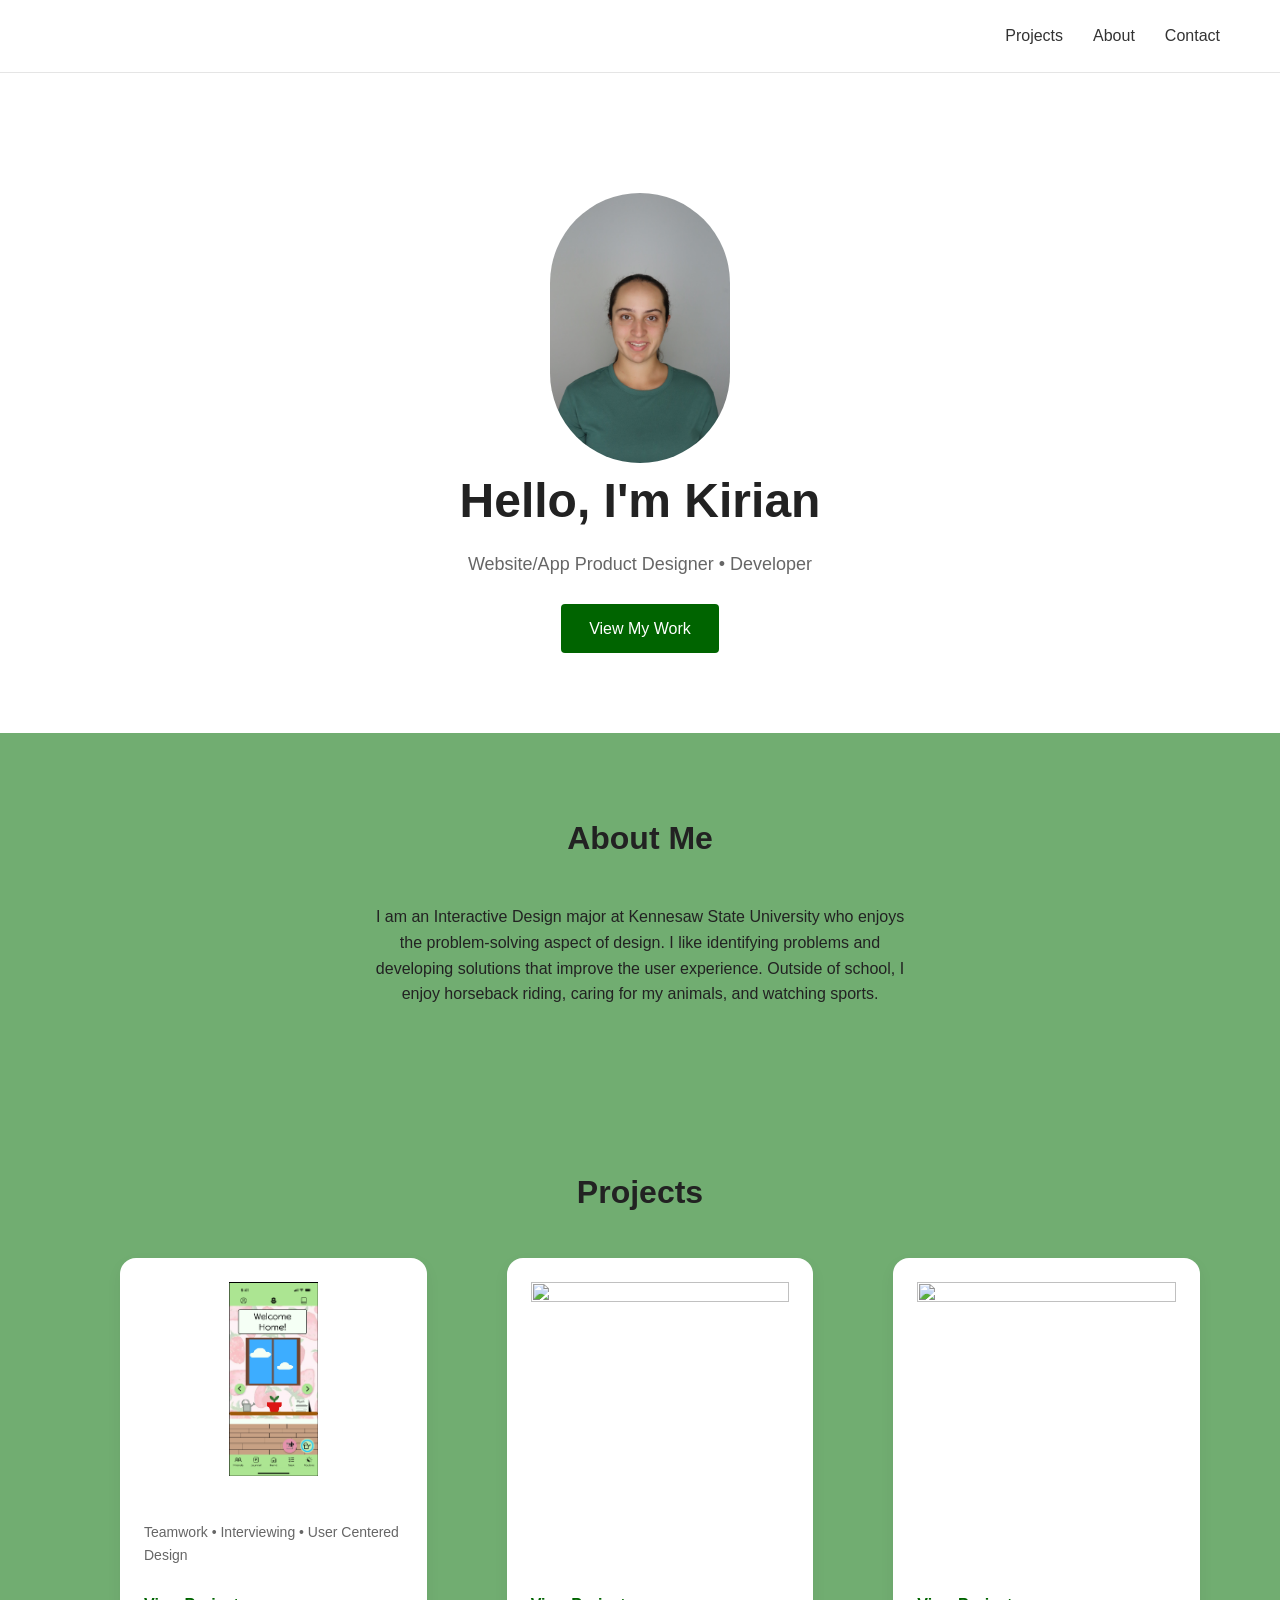
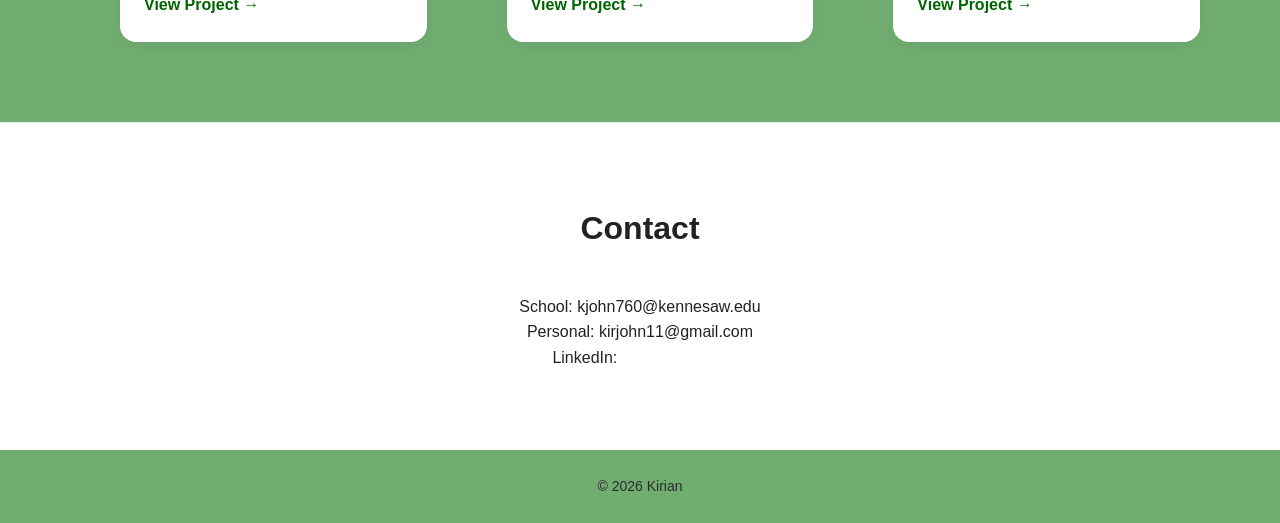
==== index.html @ 7189778e "commit" ====
<!DOCTYPE html>
<html lang="en">

<head>
    <meta charset="UTF-8">
    <meta name="viewport" content="width=device-width, initial-scale=1.0">
    <title>Portfolio</title>
    <link rel="stylesheet" href="global.css">
</head>

<body>

    <header>
        <nav class="navbar">
            <a href="index.html" >
                <h1 class="logo">Kirian's Portfolio</h1>
            </a>
            

            <ul class="nav-links">
                <li><a href="#projects">Projects</a></li>
                <li><a href="#about">About</a></li>
                <li><a href="#contact">Contact</a></li>
            </ul>
        </nav>
    </header>

    <!-- Hero Section -->
    <section class="hero">
        <div class="hero-sec1">
            <img src="project_images/myphoto.jpg" class="my_img">
        </div>

        <div class="hero-sec2">
            <h2>Hello, I'm Kirian</h2>
            <p>Website/App Product Designer • Developer</p>
            <a href="#projects" class="btn">View My Work</a>
        </div>
    </section>

    <!-- About -->
    <section id="about" class="about">
        <h2>About Me</h2>
        <p>
            I am an Interactive Design major at Kennesaw State University who enjoys the problem-solving aspect of
            design. I like identifying problems and developing solutions that improve the user experience. Outside of
            school, I enjoy horseback riding, caring for my animals, and watching sports.
        </p>
    </section>



    <!-- PROJECTS -->
    <section class="projects" id="projects">

        <h2>Projects</h2>

        <div class="project-row">

            <!-- PROJECT 1 -->
            <a href="project2.html">
                <article class="project-card">
                    <img src="project_images/PocketPlants.png" alt="Pocket Plants project preview" id="mobile_img">
    
                    <div class="project-card-content">
                        <h3>Pocket Plants</h3>
                        <p>Teamwork • Interviewing • User Centered Design</p>
                        <a href="project2.html" class="project-link">View Project →</a>
                    </div>
                </article>
            </a>
            <!-- PROJECT 2 -->
            <a href="project3.html">
                <article class="project-card">
                    <img src="">
    
                    <div class="project-card-content">
                        <h3></h3>
                        <p></p>
                        <a href="project3.html" class="project-link">View Project →</a>
                    </div>
                </article>
            </a>
            <!-- PROJECT 3 -->
            <a href="project1.html">
                <article class="project-card">
                    <img src="">
    
                    <div class="project-card-content">
                        <h3></h3>
                        <p></p>
                        <a href="project1.html" class="project-link">View Project →</a>
                    </div>
                </article>
            </a>
        </div>
    </section>


    <!-- Contact -->
    <section id="contact" class="contact">
        <h2>Contact</h2>
        <p>School: kjohn760@kennesaw.edu</p>
        <p>Personal: kirjohn11@gmail.com</p>
        <p>LinkedIn: <a href="https://www.linkedin.com/in/kirian-johnson" target="_blank">Kirian Johnson</a></p>
    </section>

    <!-- Footer -->
    <footer>
        <p>© 2026 Kirian</p>
    </footer>

</body>

</html>
---- global.css ----
/* GLOBAL */
* {
    margin: 0;
    padding: 0;
    box-sizing: border-box;
    font-family: Arial, Helvetica, sans-serif;
}

body {
    background-color: #71ad71;
    color: #222;
    line-height: 1.6;
}

/* NAVBAR */
header {
    position: sticky;
    top: 0;
    z-index: 1000;
}

.navbar {
    display: flex;
    justify-content: space-between;
    align-items: center;
    padding: 20px 60px;
    background: white;
    border-bottom: 1px solid #e5e5e5;
}

.logo {
    font-size: 20px;
    font-weight: bold;
}

.nav-links {
    list-style: none;
    display: flex;
    gap: 30px;
}

.nav-links a {
    text-decoration: none;
    color: #333;
    font-weight: 500;
    transition: color 0.2s;
}

.nav-links a:hover {
    color: rgb(19, 222, 12);
}

/* HOMEPAGE HERO */
.hero {
    display: flex;
    flex-direction: column;
    padding: 120px 40px 80px;
    text-align: center;
    background: white;
}

.hero h2 {
    font-size: 48px;
    margin-bottom: 10px;
}

.hero p {
    font-size: 18px;
    color: #666;
}

.hero-sec1 {
    display: flex;
    flex-direction: row;
    align-items: center;
    justify-content: center;
    gap: 1rem;
}

.my_img {
    width: 15%;
    border-radius: 10rem;
}

.btn {
    display: inline-block;
    margin-top: 25px;
    padding: 12px 28px;
    background: darkgreen;
    color: white;
    text-decoration: none;
    border-radius: 4px;
    transition: background 0.2s;
}

a {
    text-decoration: none;
    color: white;
}

.btn:hover {
    background: rgb(0, 62, 0);
}

/* GENERAL SECTIONS */
section {
    padding: 80px;
}

h2 {
    margin-bottom: 40px;
    font-size: 32px;
}

/* ABOUT */
.about {
    max-width: 700px;
    margin: auto;
    text-align: center;
}

/* PROJECTS SECTION */
.projects {
    padding: 80px;
}

.projects>h2 {
    text-align: center;
    margin-bottom: 40px;
}

/* PROJECT GRID: 2 COLUMNS */
.project-row {
    display: flex;
    gap: 2.5rem;
    align-items: stretch;
    max-width: 1400px;
    margin: 0 auto;
}

/* PROJECT CARDS */
.project-card {
    width: 100%;
    display: flex;
    flex-direction: column;
    background: white;
    border-radius: 1rem;
    overflow: hidden;
    background: white;
    border-radius: 1rem;
    box-shadow: 0 6px 16px rgba(0, 0, 0, 0.05);
    transition: transform 0.25s, box-shadow 0.25s;
    padding: 1.5rem;
}

.project-card:hover {
    transform: translateY(-6px);
    box-shadow: 0 10px 24px rgba(0, 0, 0, 0.08);
}

/* PROJECT IMAGES */
.project-card img {
    display: block;
    width: 100%;
    aspect-ratio: 4/3;
    object-fit: contain;
    object-position: center;
}


/* PROJECT CARD CONTENT */
.project-card-content {
    display: flex;
    flex-direction: column;
    flex: 1;
}

.project-card-content h3 {
    font-size: 22px;
    margin-bottom: 10px;
}

.project-card-content p {
    color: #666;
    font-size: 14px;
    line-height: 1.6;
    margin-bottom: 18px;
}

.project-card-content a {
    margin-top: auto;
}

/* PROJECT LINKS */
.project-link {
    display: inline-block;
    padding-top: 8px;
    color: darkgreen;
    font-weight: bold;
    text-decoration: none;
    transition: color 0.2s;
}

.project-link:hover {
    color: rgb(19, 120, 12);
    text-decoration: underline;
}

/* CONTACT */
.contact {
    text-align: center;
    background: white;
    border-top: 1px solid #eee;
}

/* FOOTER */
footer {
    text-align: center;
    padding: 25px;
    font-size: 14px;
    color: #2b2b2b;
}

/* PROJECT DETAIL PAGES */

/* PROJECT HERO */
.project-hero {
    display: flex;
    text-align: center;
    background: white;
    align-items: center;
    justify-content: center;
}

.project-hero h1 {
    font-size: 48px;
}

.project_overview {
    display: flex;
    flex-direction: row;
}

.overview_section {
    display: flex;
    flex-direction: column;
    max-width: 50%;
}

.project-subtitle {
    color: #666;
}

.hero_landscape {
    width: 15rem;
}

/* PROJECT DETAILS */
.project-details {
    padding: 60px 80px;
    background: #fafafa;
}

.details-row {
    display: flex;
    flex-direction: row;
    gap: 30px;
    margin: auto;
    text-align: center;
    justify-content: center;
}

/* BOTTOM HALF */
.bottom_half {
    display: flex;
    flex-direction: column;
}

/* PROJECT CONTENT */
.project-section {
    padding: 2rem;
    max-width: 1150px;
    margin: auto;
}

.project-section h2 {
    margin-bottom: 20px;
    text-align: center;
}

/* FINAL RESULT */
#final_result {
    display: flex;
    align-items: center;
    justify-content: center;
    gap: 20px;
}

/* FINAL RESULT IMAGES */

/* TEAM PROJECT */
.team_project_img {
    width: 200px;
}

/* PROJECT 2: VIDEO */
.display_video {
    width: 20%;
    border-radius: 1rem;
}

.figma-embed {
    width: 320px;
    height: 650px;
    overflow: hidden;
    margin: 0 auto;
}

.figma-embed iframe {
    width: 320px;
    height: 650px;
    border: none;
    transform: scale(0.8);
    transform-origin: top left;
}

/* PROCESS IMAGES */
.process {
    display: flex;
    justify-content: center;
}

.process img {
    width: 75%;
}

.process #BV {
    width: 100%;
}

/* PERSONAS */
.persona_row {
    display: flex;
    align-content: center;
    gap: 1.5rem;
}

/* BACK LINK */
.back-link {
    text-align: center;
    padding: 60px;
}

.back-link a {
    text-decoration: none;
    color: #2f2f2f;
    font-weight: 600;
}

.back-link a:hover {
    color: #e5e5e5;
}

/* TABLET */
@media (max-width: 900px) {

    /* GENERAL SPACING */
    section {
        padding: 60px 30px;
    }

    /* PROJECT GRID */
    .projects {
        padding: 60px 30px;
    }

    .project-grid {
        gap: 24px;
    }

    .project-card>img {
        height: 200px;
    }

    .project-card-content {
        padding: 20px;
    }

    .project-card-content h3 {
        font-size: 20px;
    }

    /* PROJECT DETAIL PAGES */
    .mobile img,
    .desktop img {
        display: none;
    }

    .tablet {
        width: 100%;
    }

    .project-details {
        padding: 40px 30px;
    }

    .project-section {
        padding: 30px;
    }

    .image-row {
        gap: 2rem;
    }
}

/* MOBILE */
@media (max-width: 600px) {

    /* NAVBAR */
    .navbar {
        flex-direction: column;
        padding: 20px;
        gap: 15px;
    }

    .nav-links {
        flex-direction: row;
        justify-content: center;
        flex-wrap: wrap;
        gap: 20px;
    }

    /* HOMEPAGE HERO */
    .hero {
        padding: 60px 20px;
    }

    .hero h2 {
        font-size: 36px;
    }

    .hero-sec1 {
        flex-direction: column;
    }

    .my_img {
        width: 40%;
        min-width: 120px;
    }

    /* GENERAL SECTIONS */
    section {
        padding: 50px 20px;
    }

    h2 {
        font-size: 28px;
    }

    /* PROJECT GRID: 1 COLUMN */
    .projects {
        padding: 50px 20px;
    }

    .projects>h2 {
        margin-bottom: 30px;
    }

    .project-grid {
        grid-template-columns: 1fr;
        gap: 24px;
    }

    .project-card>img {
        height: 220px;
    }

    .project-card-content {
        padding: 20px;
    }

    .project-card-content h3 {
        font-size: 20px;
    }

    /* PROJECT DETAIL HERO */
    .project-hero {
        flex-direction: column;
        padding: 40px 20px;
    }

    .project-hero h1 {
        font-size: 36px;
    }

    .project_hero_img {
        width: 100px;
        padding-right: 0;
    }

    .hero_landscape {
        width: 100%;
        max-width: 250px;
    }

    /* PROJECT DETAILS */
    .project-details {
        padding: 40px 20px;
    }

    .details-grid {
        grid-template-columns: 1fr;
    }

    .project-section {
        padding: 24px 20px;
    }

    /* FINAL RESULT */
    #final_result {
        flex-direction: column;
    }

    /* IMAGE ROWS */
    .image-row {
        flex-direction: column;
        align-items: center;
        gap: 24px;
        margin: 16px 0;
    }

    .image-row img,
    #datavis img {
        width: 100%;
    }

    /* PROCESS IMAGES */
    .process {
        flex-direction: column;
        align-items: center;
    }

    .process img,
    .process #BV {
        width: 100%;
    }

    /* VIDEOS */
    .display_video {
        width: 100%;
    }

    .tablet {
        width: 100%;
    }

    /* TEAM IMAGE */
    .team_project_img {
        width: 100%;
        max-width: 200px;
    }

    /* PERSONAS */
    .persona_row {
        flex-direction: column;
        align-items: center;
    }

    /* CONTACT */
    .contact {
        padding: 50px 20px;
    }

    /* BACK LINK */
    .back-link {
        padding: 40px 20px;
    }
}
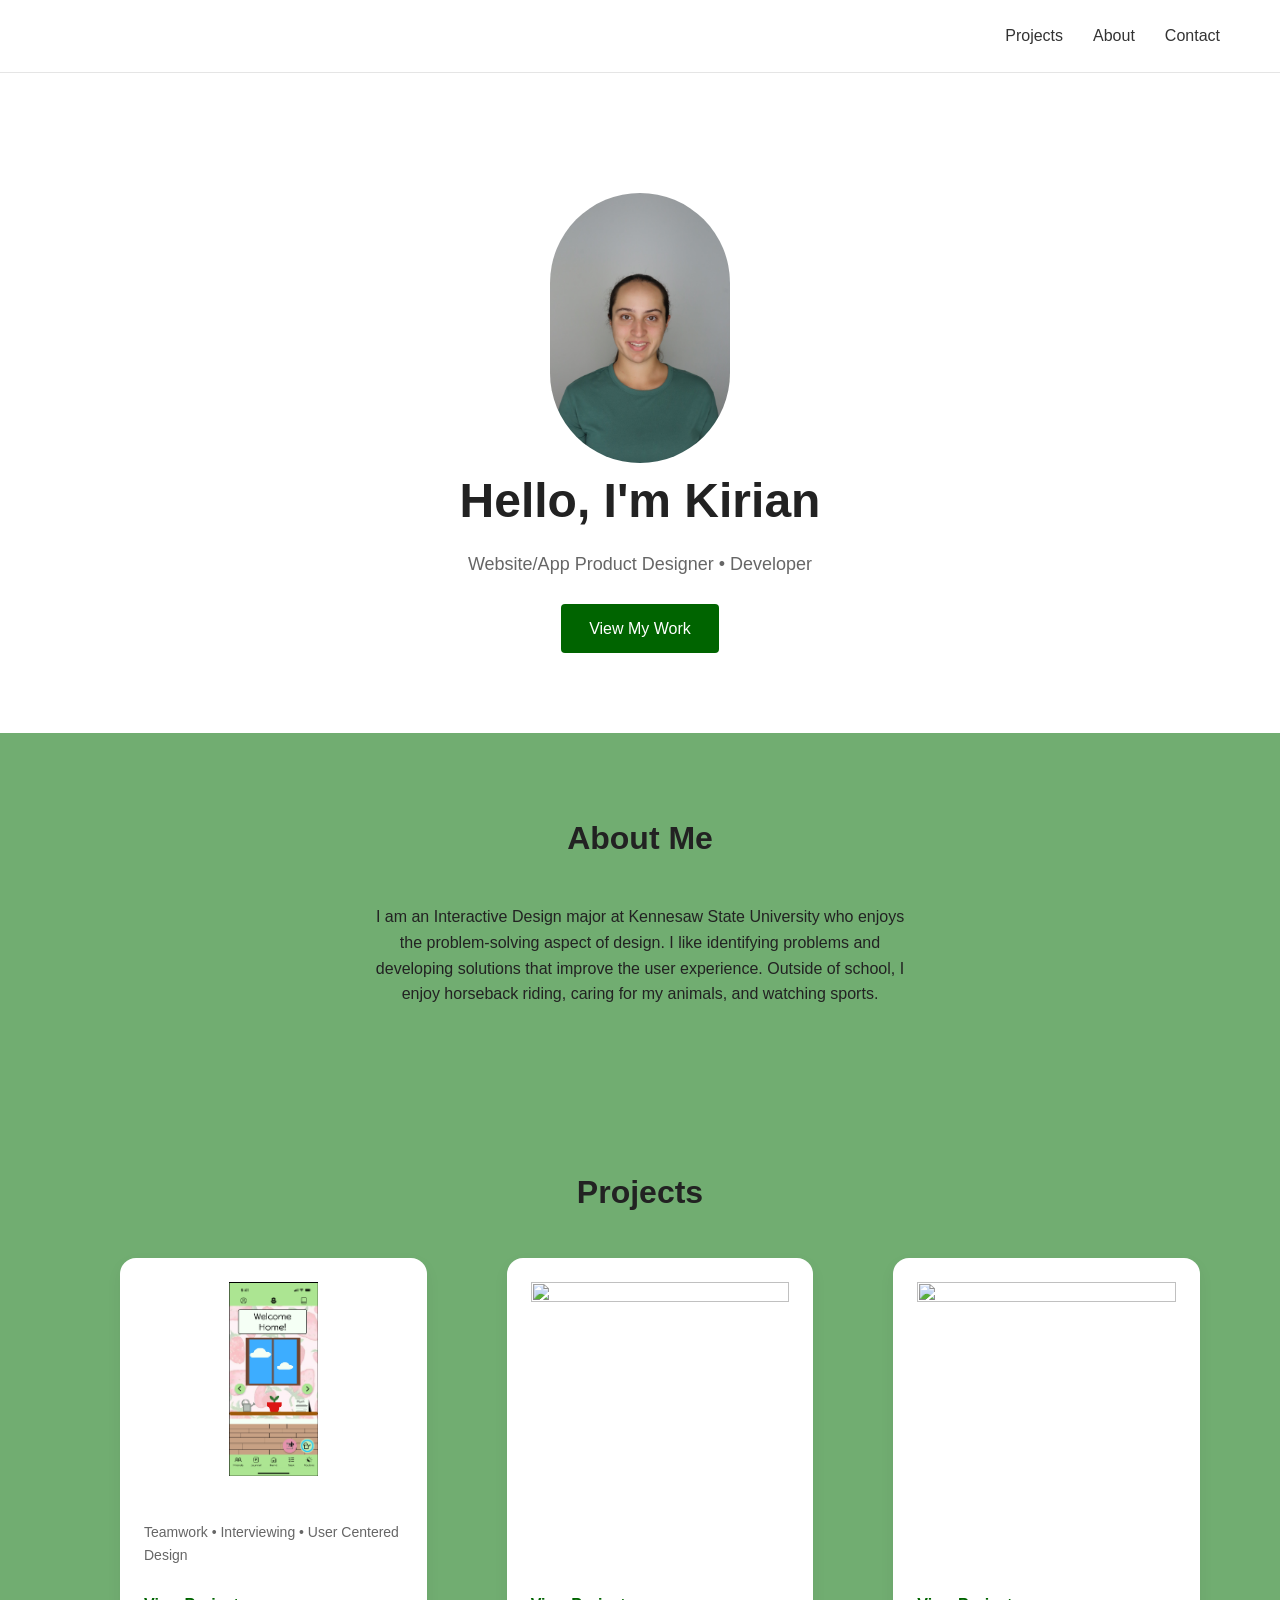
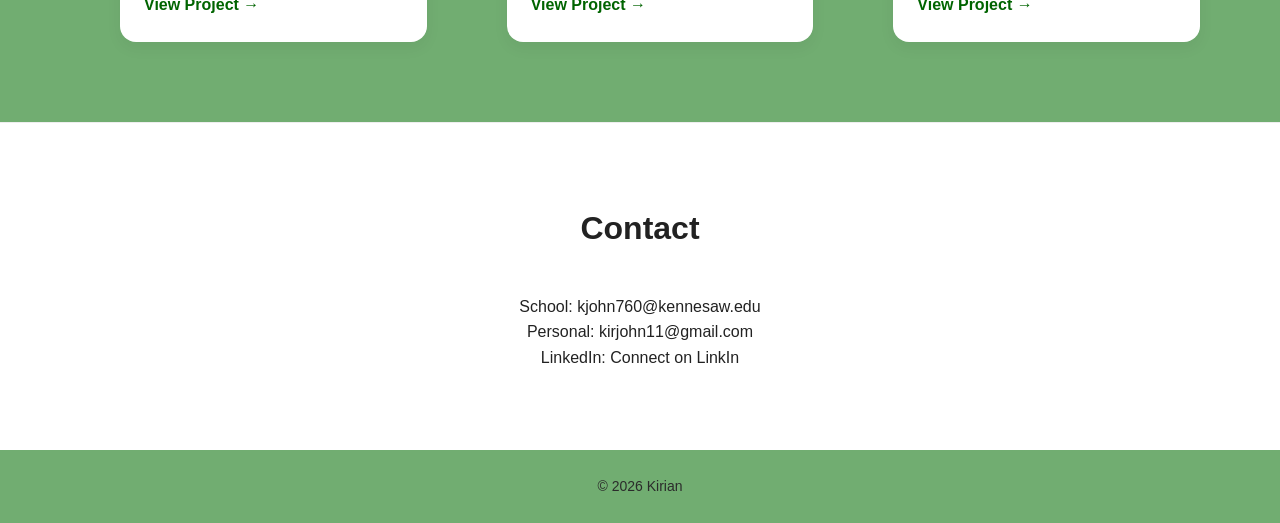
==== commit 6a22d054: "commit" ====
--- a/index.html
+++ b/index.html
@@ -102,7 +102,7 @@
         <h2>Contact</h2>
         <p>School: kjohn760@kennesaw.edu</p>
         <p>Personal: kirjohn11@gmail.com</p>
-        <p>LinkedIn: <a href="https://www.linkedin.com/in/kirian-johnson" target="_blank">Kirian Johnson</a></p>
+        <p>LinkedIn: <a href="https://www.linkedin.com/in/kirian-johnson" target="_blank"></a> Connect on LinkIn </p>
     </section>
 
     <!-- Footer -->
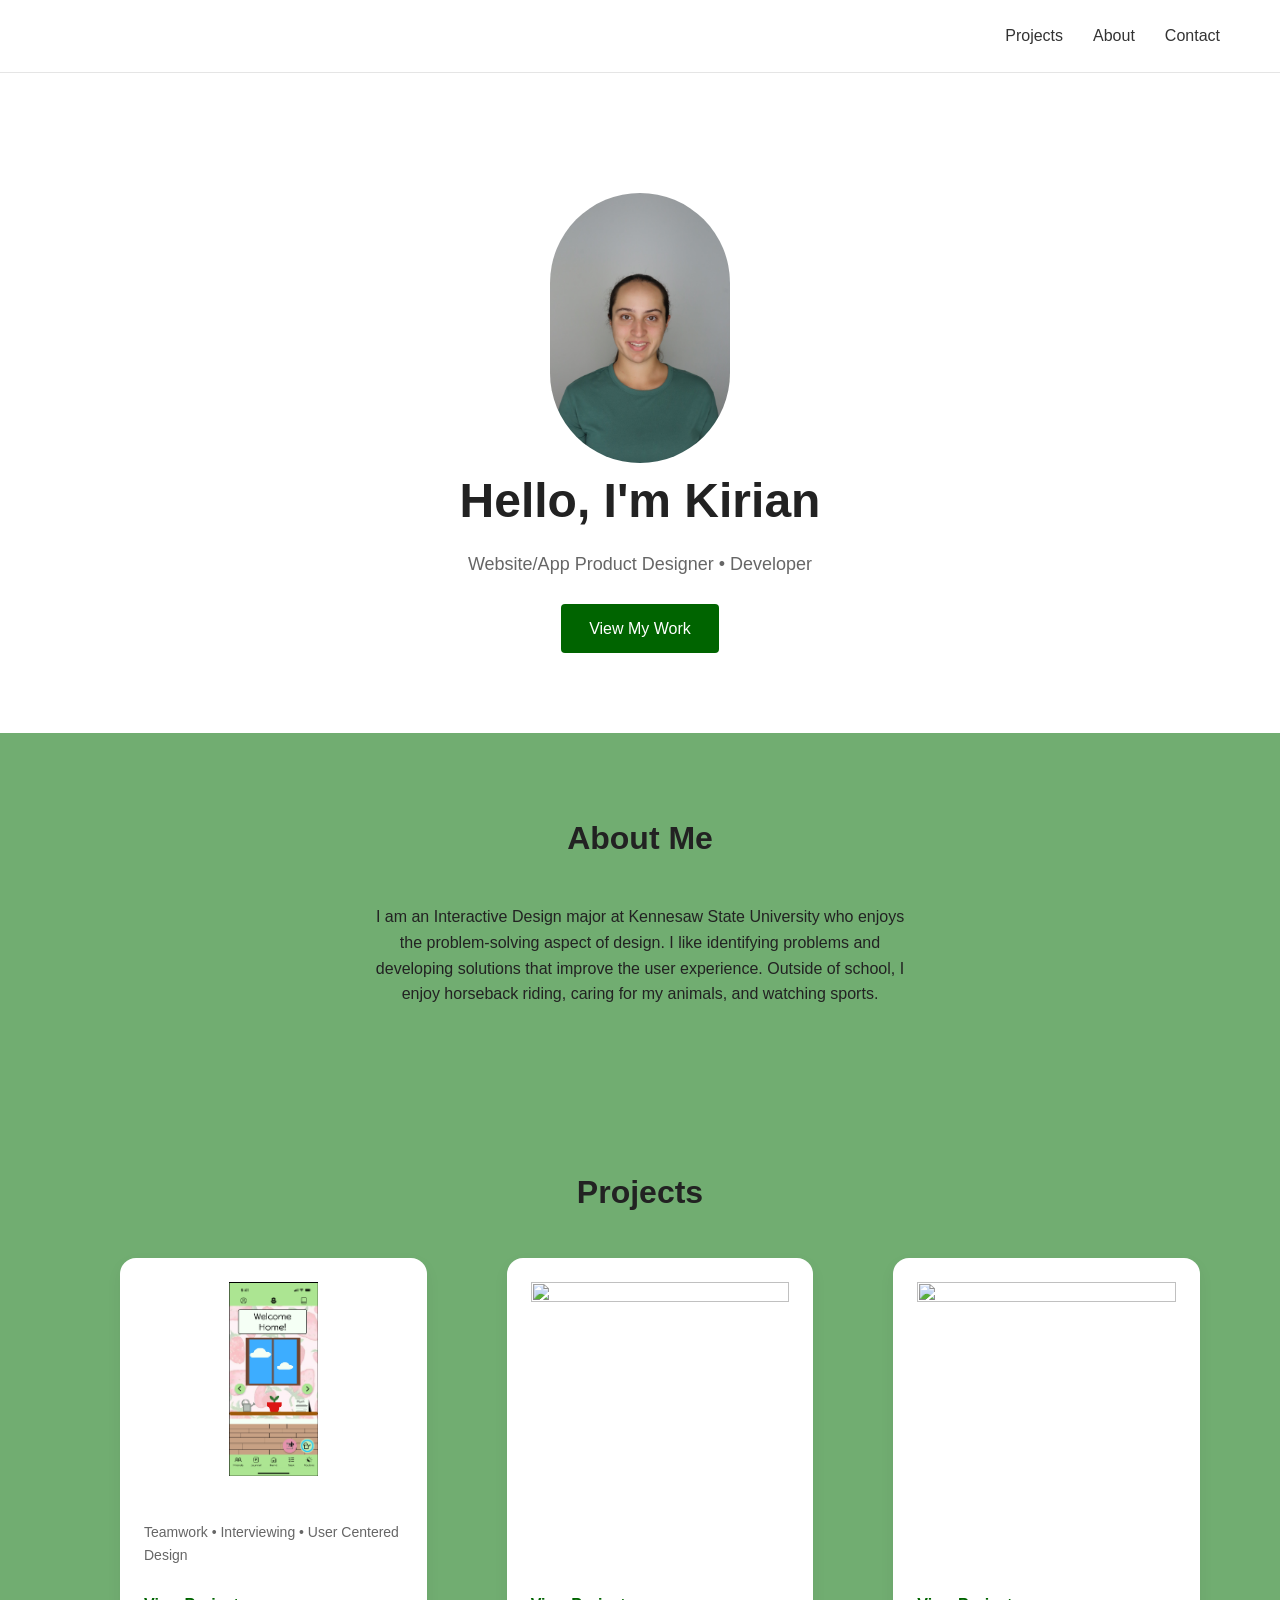
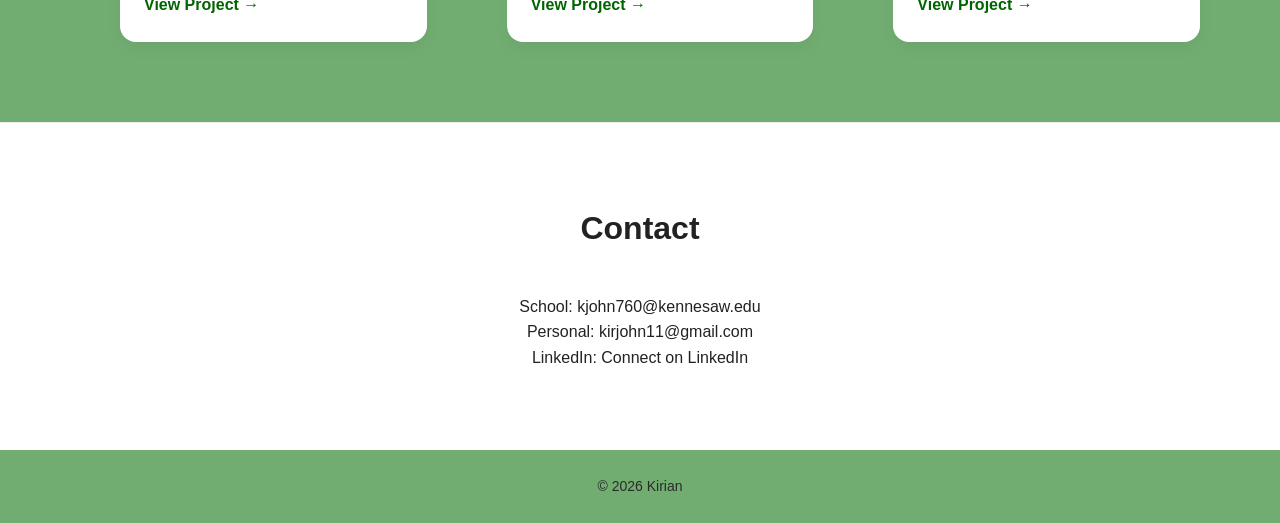
==== commit ca12f531: "commit" ====
--- a/index.html
+++ b/index.html
@@ -102,7 +102,7 @@
         <h2>Contact</h2>
         <p>School: kjohn760@kennesaw.edu</p>
         <p>Personal: kirjohn11@gmail.com</p>
-        <p>LinkedIn: <a href="https://www.linkedin.com/in/kirian-johnson" target="_blank"></a> Connect on LinkIn </p>
+        <p>LinkedIn: <a href="https://www.linkedin.com/in/kirian-johnson" target="_blank"></a> Connect on LinkedIn </p>
     </section>
 
     <!-- Footer -->
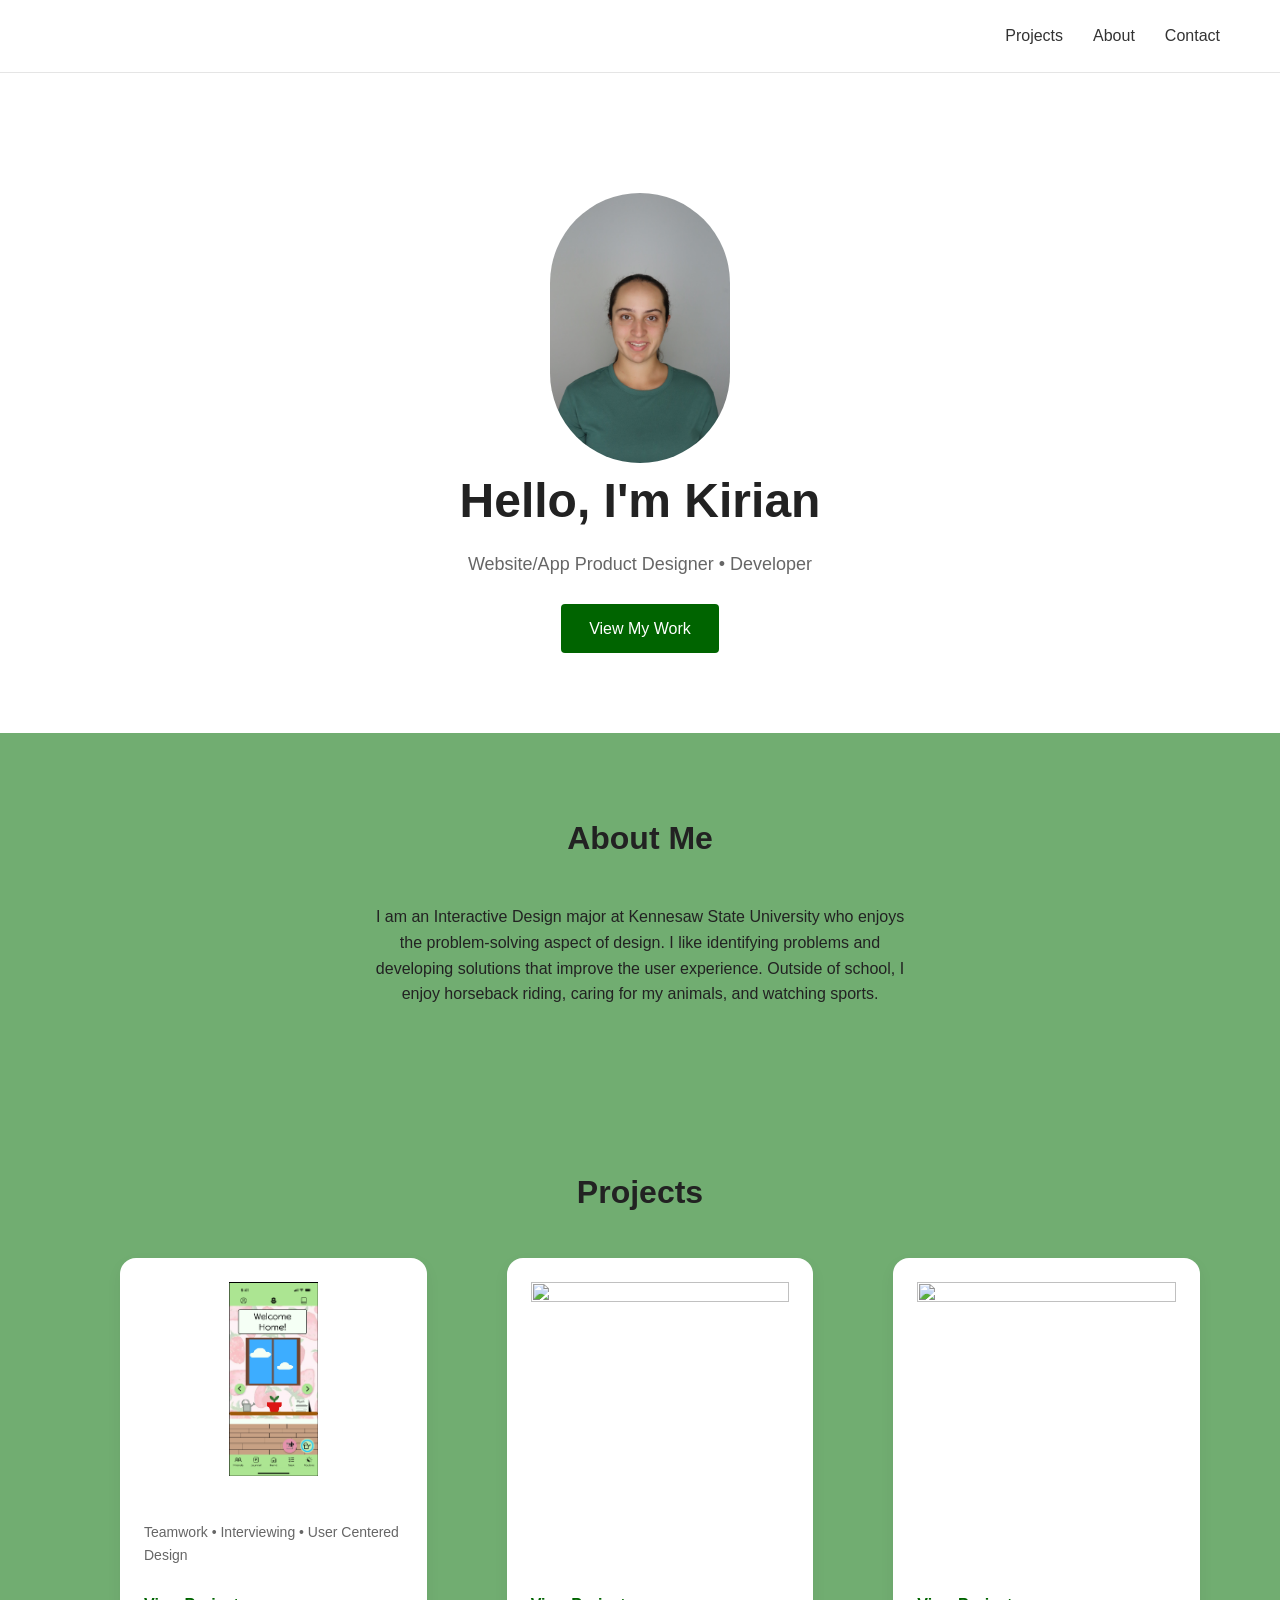
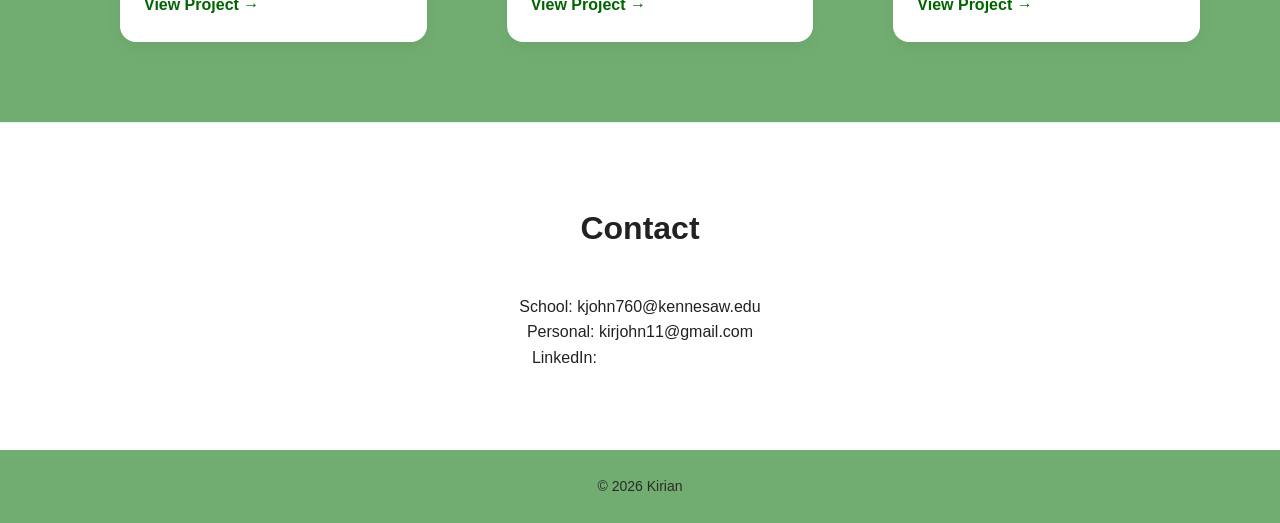
==== commit 43aae64b: "commit" ====
--- a/index.html
+++ b/index.html
@@ -102,7 +102,7 @@
         <h2>Contact</h2>
         <p>School: kjohn760@kennesaw.edu</p>
         <p>Personal: kirjohn11@gmail.com</p>
-        <p>LinkedIn: <a href="https://www.linkedin.com/in/kirian-johnson" target="_blank"></a> Connect on LinkedIn </p>
+        <p>LinkedIn: <a href="https://www.linkedin.com/in/kirian-johnson" target="_blank">Connect on LinkedIn</a></p>
     </section>
 
     <!-- Footer -->
--- a/global.css
+++ b/global.css
@@ -47,6 +47,10 @@
 }
 
 .nav-links a:hover {
+    color: rgb(19, 222, 12);
+}
+
+#contact a:hover{
     color: rgb(19, 222, 12);
 }
 
@@ -304,25 +308,6 @@
 }
 
 /* PROJECT 2: VIDEO */
-.display_video {
-    width: 20%;
-    border-radius: 1rem;
-}
-
-.figma-embed {
-    width: 320px;
-    height: 650px;
-    overflow: hidden;
-    margin: 0 auto;
-}
-
-.figma-embed iframe {
-    width: 320px;
-    height: 650px;
-    border: none;
-    transform: scale(0.8);
-    transform-origin: top left;
-}
 
 /* PROCESS IMAGES */
 .process {
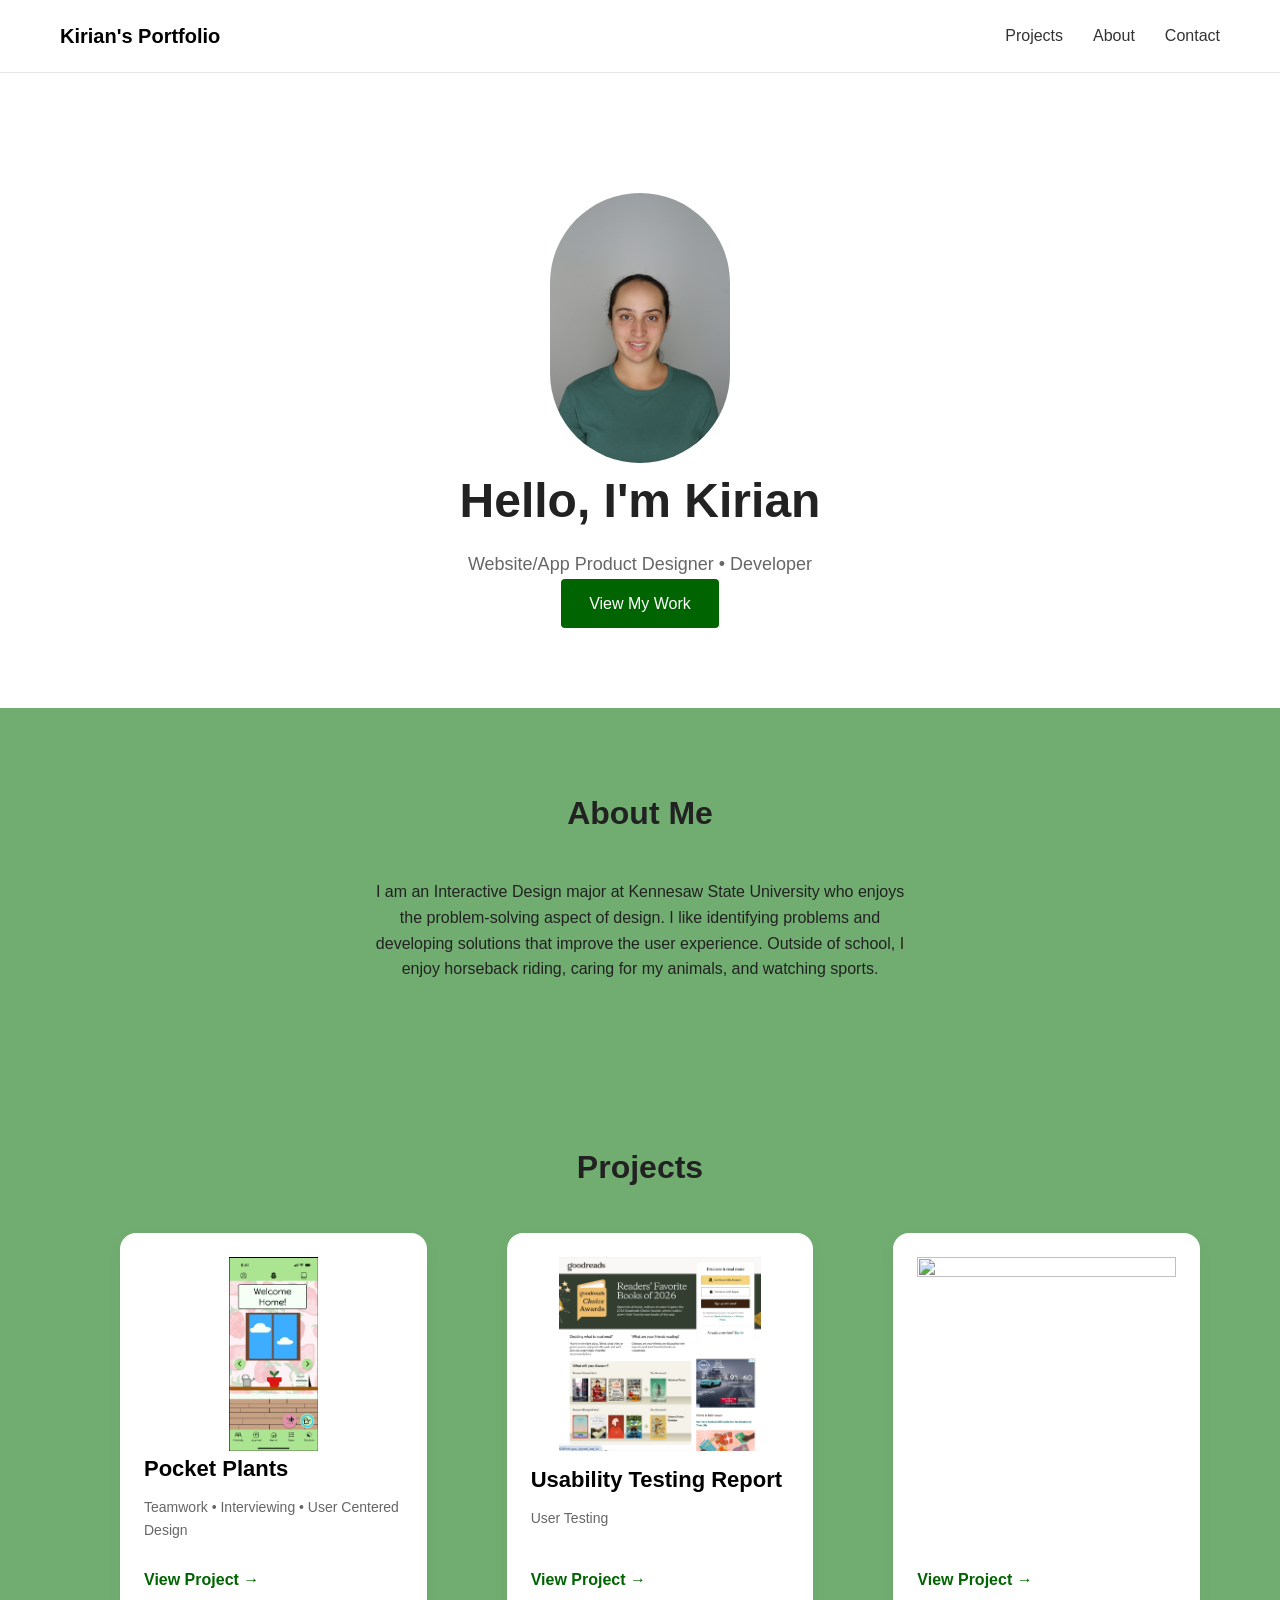
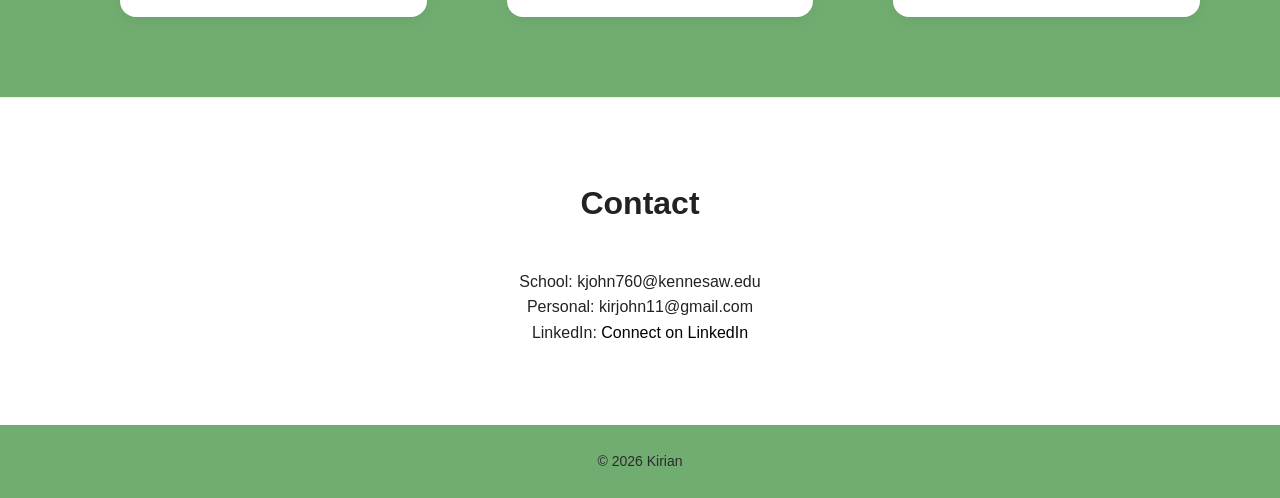
==== commit 03a3a654: "commit" ====
--- a/index.html
+++ b/index.html
@@ -12,10 +12,10 @@
 
     <header>
         <nav class="navbar">
-            <a href="index.html" >
-                <h1 class="logo">Kirian's Portfolio</h1>
+            <a href="index.html">
+                <h1 class="logo" style="color: black;">Kirian's Portfolio</h1>
             </a>
-            
+
 
             <ul class="nav-links">
                 <li><a href="#projects">Projects</a></li>
@@ -61,7 +61,7 @@
             <a href="project2.html">
                 <article class="project-card">
                     <img src="project_images/PocketPlants.png" alt="Pocket Plants project preview" id="mobile_img">
-    
+
                     <div class="project-card-content">
                         <h3>Pocket Plants</h3>
                         <p>Teamwork • Interviewing • User Centered Design</p>
@@ -72,11 +72,11 @@
             <!-- PROJECT 2 -->
             <a href="project3.html">
                 <article class="project-card">
-                    <img src="">
-    
+                    <img src="project_images/UT thumbnail.png">
+
                     <div class="project-card-content">
-                        <h3></h3>
-                        <p></p>
+                        <h3>Usability Testing Report</h3>
+                        <p>User Testing</p>
                         <a href="project3.html" class="project-link">View Project →</a>
                     </div>
                 </article>
@@ -85,7 +85,7 @@
             <a href="project1.html">
                 <article class="project-card">
                     <img src="">
-    
+
                     <div class="project-card-content">
                         <h3></h3>
                         <p></p>
@@ -112,4 +112,4 @@
 
 </body>
 
-</html>
+</html>
--- a/global.css
+++ b/global.css
@@ -28,6 +28,7 @@
     border-bottom: 1px solid #e5e5e5;
 }
 
+
 .logo {
     font-size: 20px;
     font-weight: bold;
@@ -50,9 +51,6 @@
     color: rgb(19, 222, 12);
 }
 
-#contact a:hover{
-    color: rgb(19, 222, 12);
-}
 
 /* HOMEPAGE HERO */
 .hero {
@@ -81,6 +79,10 @@
     gap: 1rem;
 }
 
+.hero-sec2{
+    gap: 1.5rem;
+}
+
 .my_img {
     width: 15%;
     border-radius: 10rem;
@@ -88,7 +90,6 @@
 
 .btn {
     display: inline-block;
-    margin-top: 25px;
     padding: 12px 28px;
     background: darkgreen;
     color: white;
@@ -99,7 +100,7 @@
 
 a {
     text-decoration: none;
-    color: white;
+    color: black;
 }
 
 .btn:hover {
@@ -133,7 +134,7 @@
     margin-bottom: 40px;
 }
 
-/* PROJECT GRID: 2 COLUMNS */
+/* PROJECT GRID*/
 .project-row {
     display: flex;
     gap: 2.5rem;
@@ -274,6 +275,7 @@
     justify-content: center;
 }
 
+
 /* BOTTOM HALF */
 .bottom_half {
     display: flex;
@@ -346,6 +348,13 @@
     color: #e5e5e5;
 }
 
+#contact a{
+    color: black;
+}
+#contact a:hover{
+    color: rgb(19, 222, 12);
+}
+
 /* TABLET */
 @media (max-width: 900px) {
 
@@ -451,9 +460,8 @@
         margin-bottom: 30px;
     }
 
-    .project-grid {
-        grid-template-columns: 1fr;
-        gap: 24px;
+    .project-row {
+        flex-direction: column;
     }
 
     .project-card>img {
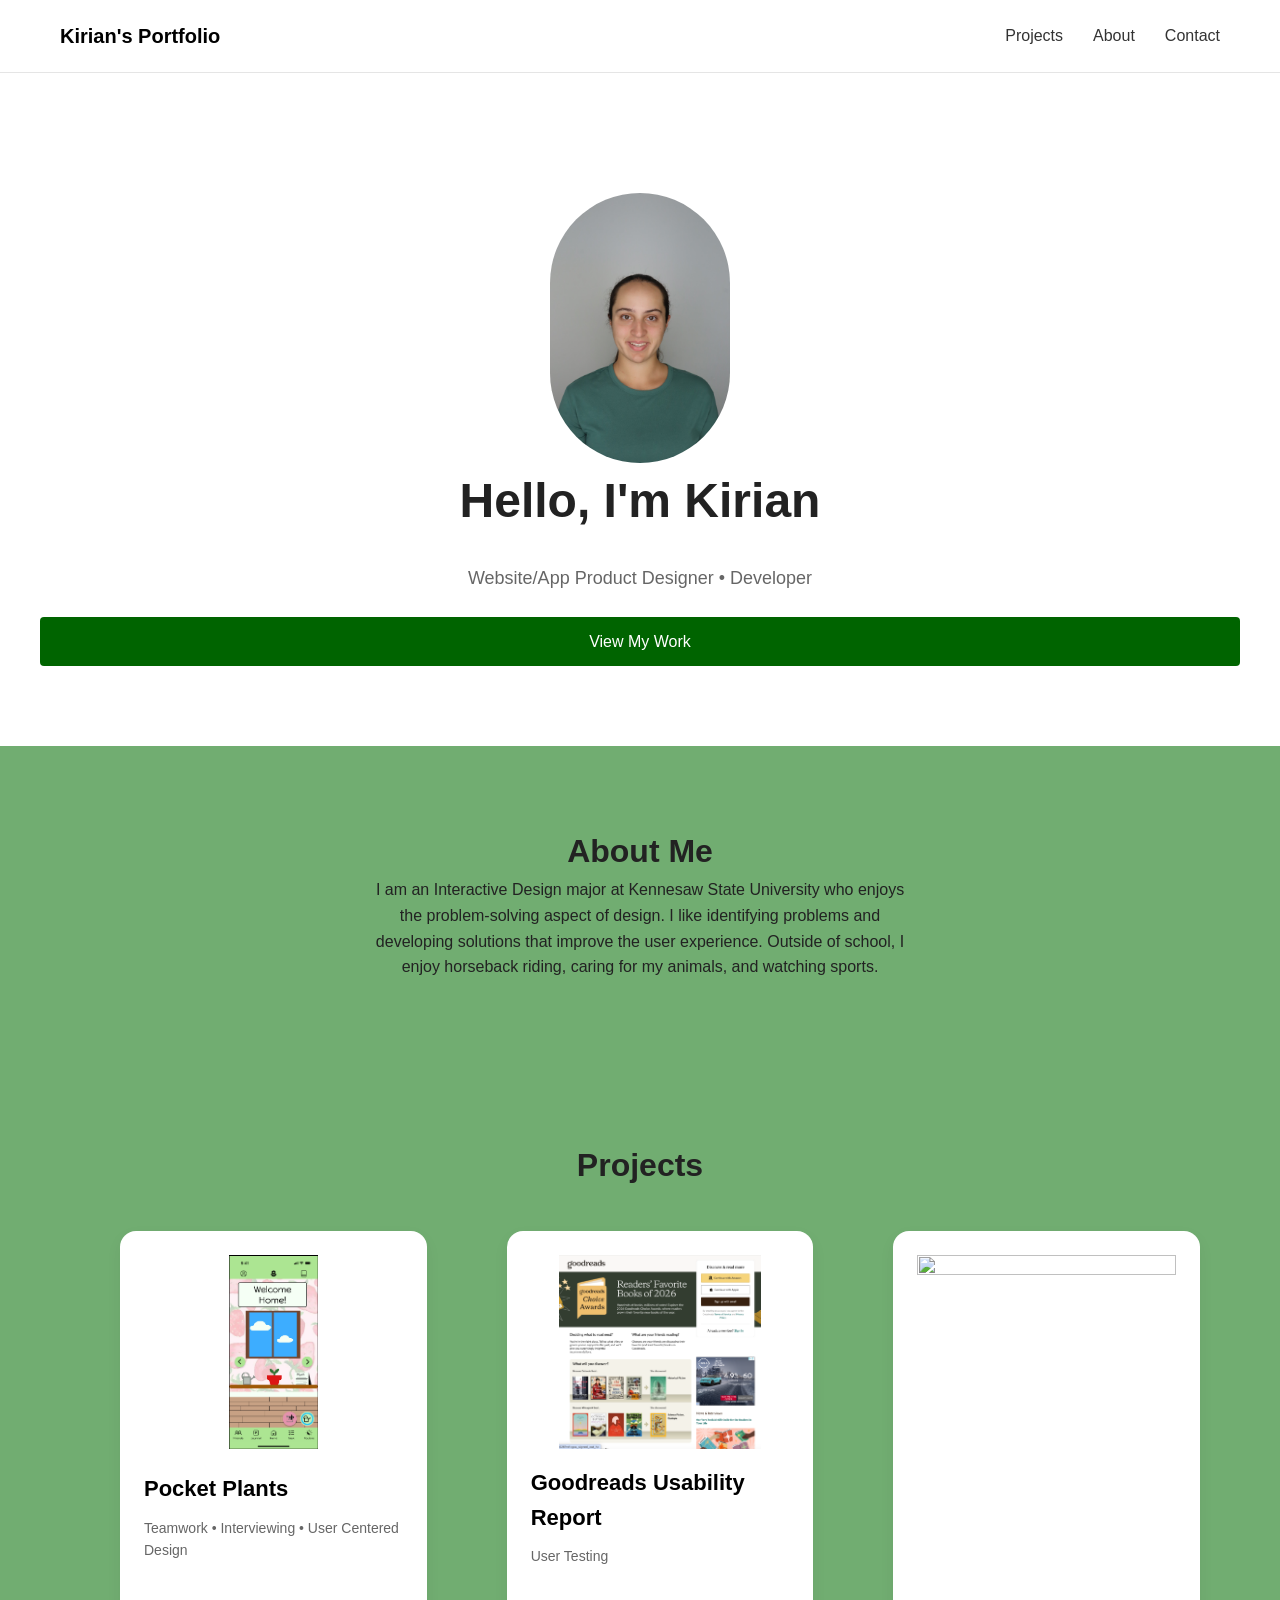
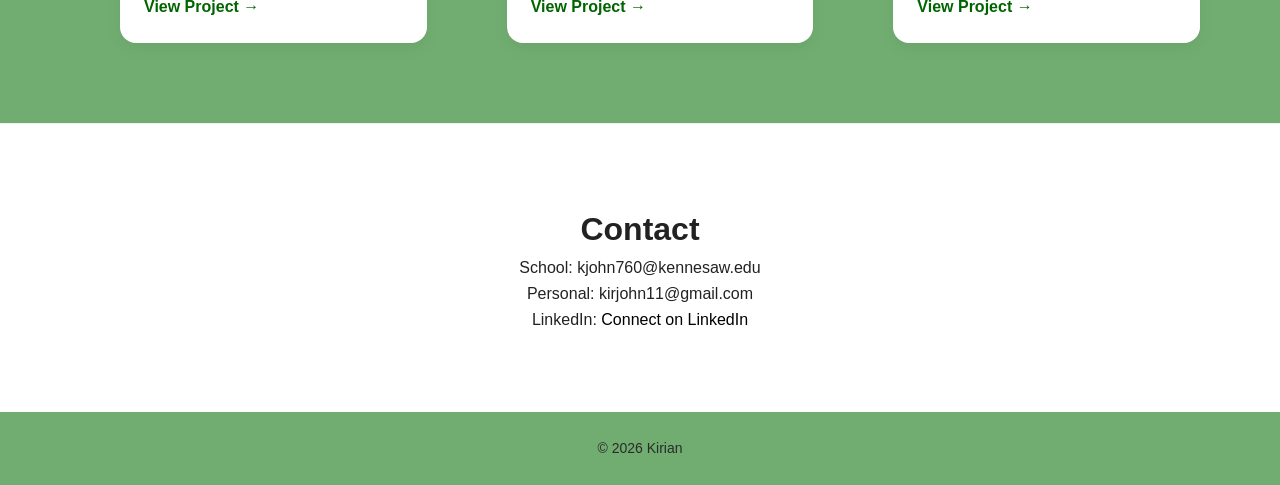
==== commit c9670da6: "commit" ====
--- a/index.html
+++ b/index.html
@@ -75,7 +75,7 @@
                     <img src="project_images/UT thumbnail.png">
 
                     <div class="project-card-content">
-                        <h3>Usability Testing Report</h3>
+                        <h3>Goodreads Usability Report</h3>
                         <p>User Testing</p>
                         <a href="project3.html" class="project-link">View Project →</a>
                     </div>
--- a/global.css
+++ b/global.css
@@ -63,7 +63,6 @@
 
 .hero h2 {
     font-size: 48px;
-    margin-bottom: 10px;
 }
 
 .hero p {
@@ -80,6 +79,8 @@
 }
 
 .hero-sec2{
+    display: flex;
+    flex-direction: column;
     gap: 1.5rem;
 }
 
@@ -113,7 +114,6 @@
 }
 
 h2 {
-    margin-bottom: 40px;
     font-size: 32px;
 }
 
@@ -152,6 +152,7 @@
     border-radius: 1rem;
     overflow: hidden;
     background: white;
+    gap: 1rem;
     border-radius: 1rem;
     box-shadow: 0 6px 16px rgba(0, 0, 0, 0.05);
     transition: transform 0.25s, box-shadow 0.25s;
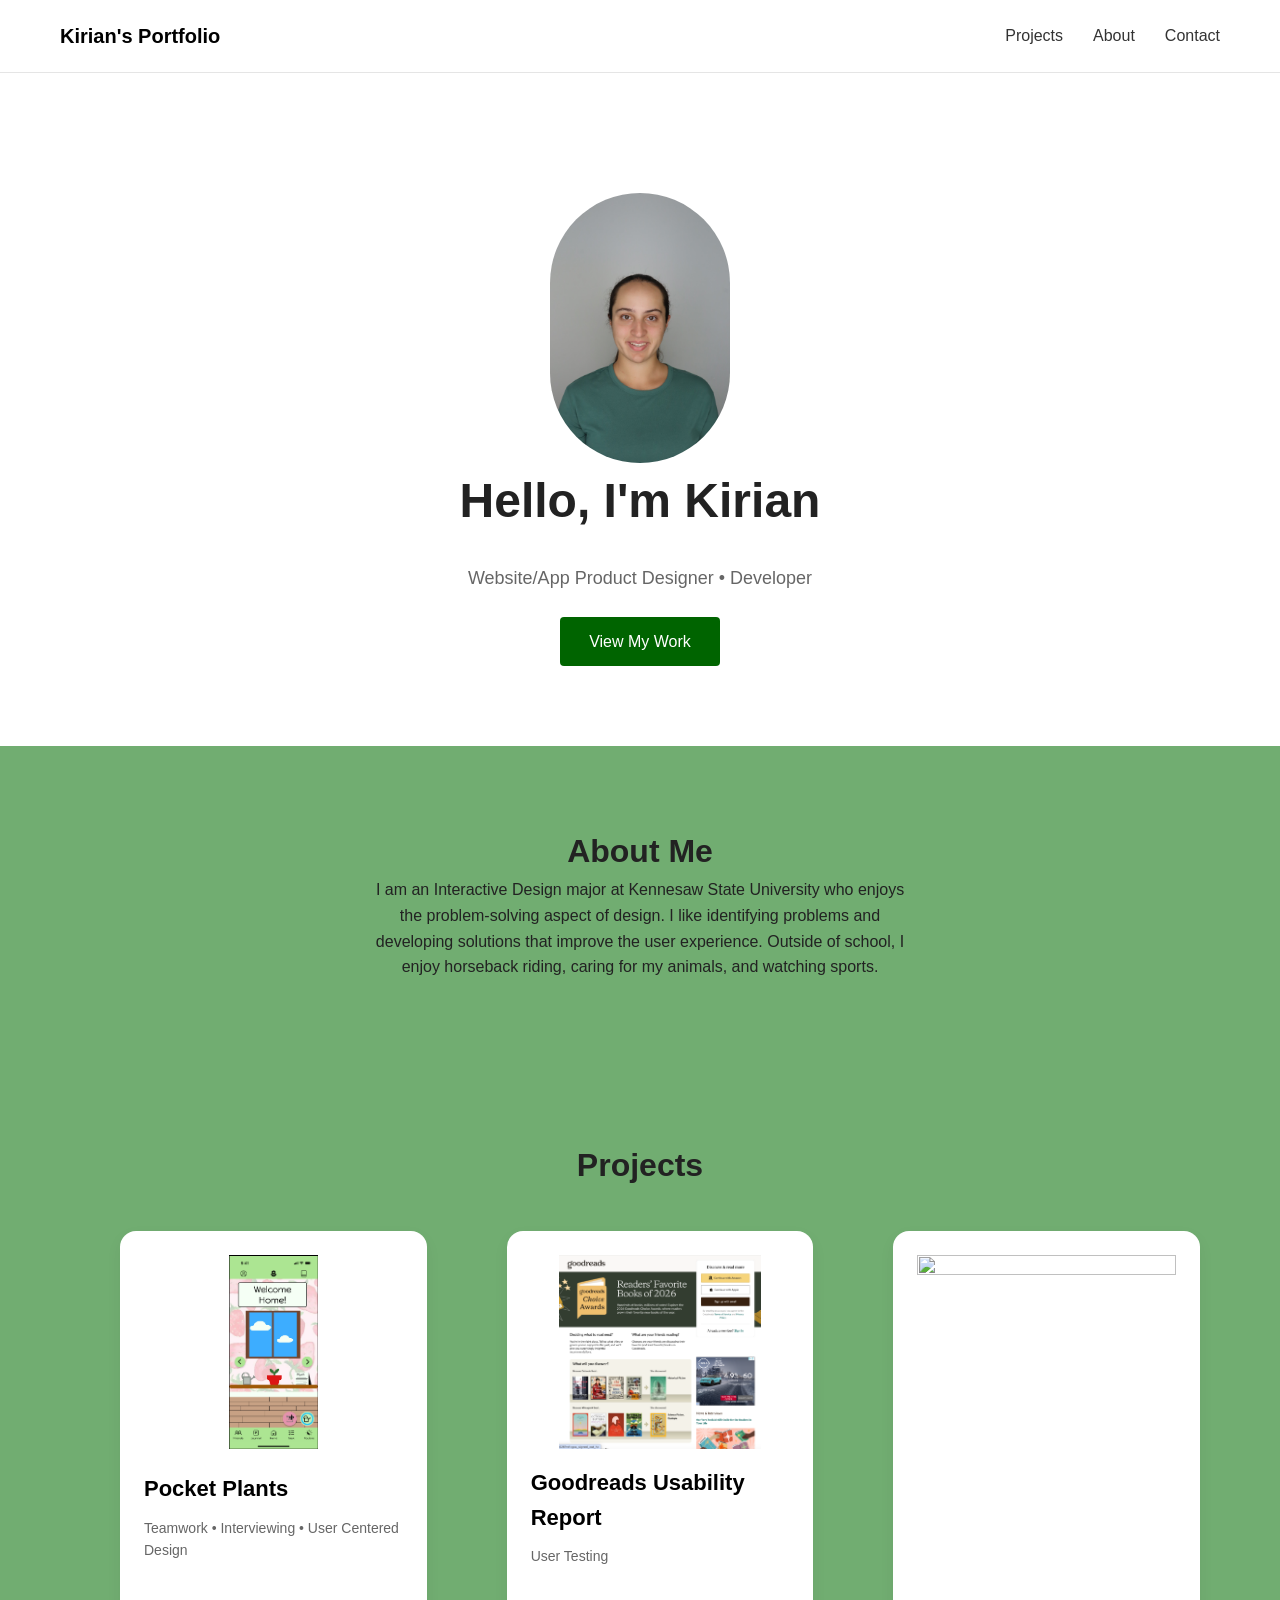
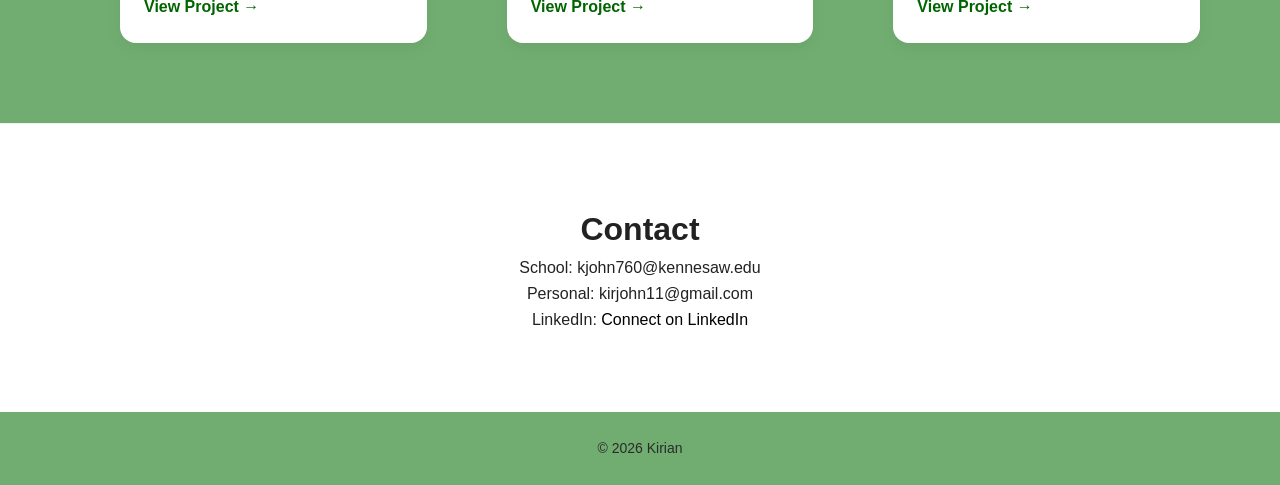
==== commit 4e989a7a: "commit" ====
--- a/index.html
+++ b/index.html
@@ -34,7 +34,7 @@
         <div class="hero-sec2">
             <h2>Hello, I'm Kirian</h2>
             <p>Website/App Product Designer • Developer</p>
-            <a href="#projects" class="btn">View My Work</a>
+            <a href="#projects" class="btn" id="home_page_btn">View My Work</a>
         </div>
     </section>
 
--- a/global.css
+++ b/global.css
@@ -97,6 +97,11 @@
     text-decoration: none;
     border-radius: 4px;
     transition: background 0.2s;
+}
+
+#home_page_btn{
+    width: 10rem;
+    align-self: center;
 }
 
 a {
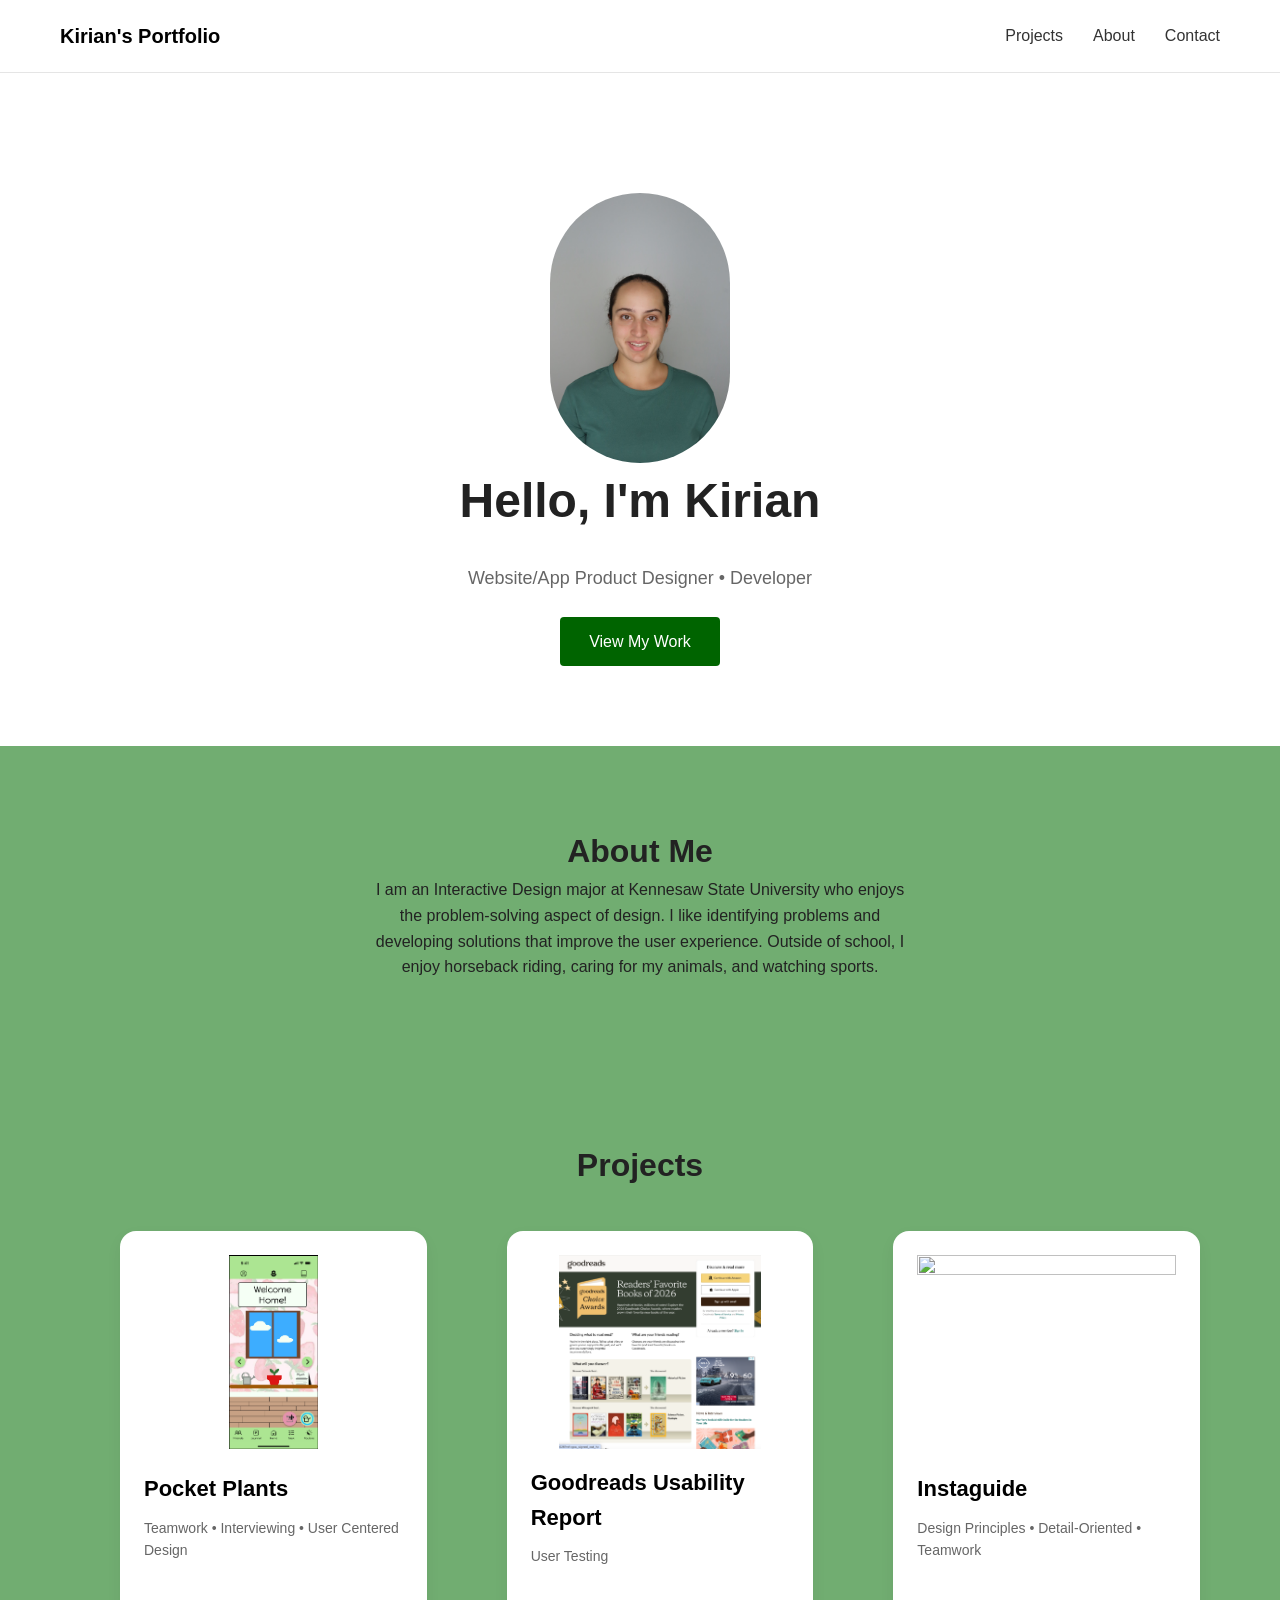
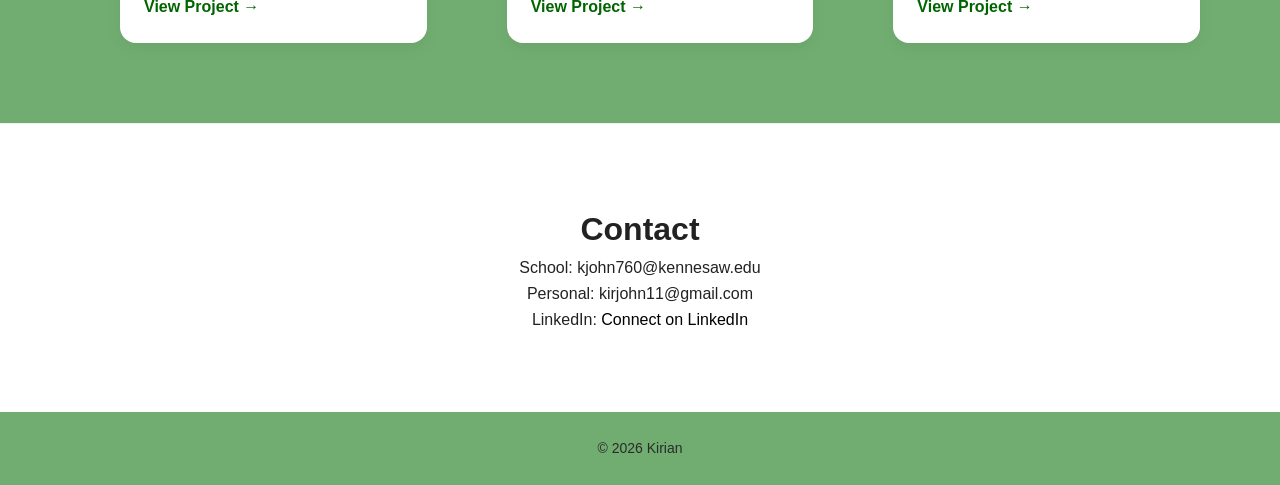
==== commit 055104b0: "commit" ====
--- a/index.html
+++ b/index.html
@@ -87,8 +87,8 @@
                     <img src="">
 
                     <div class="project-card-content">
-                        <h3></h3>
-                        <p></p>
+                        <h3>Instaguide</h3>
+                        <p>Design Principles • Detail-Oriented • Teamwork</p>
                         <a href="project1.html" class="project-link">View Project →</a>
                     </div>
                 </article>
